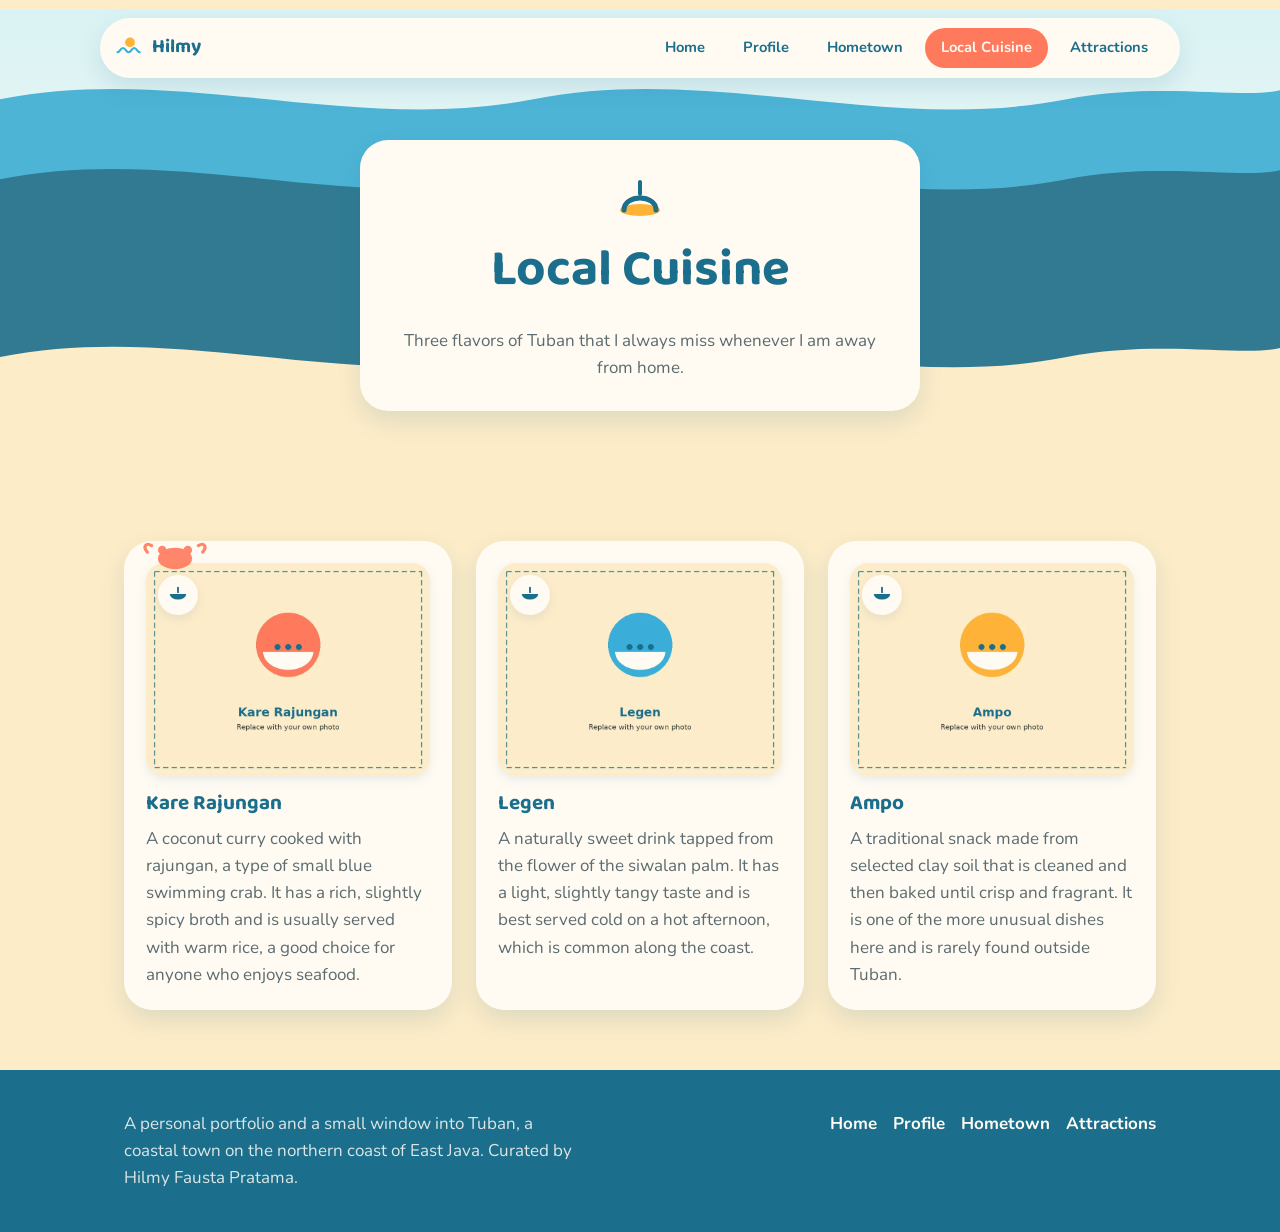
==== food/index.html @ 889ef9a5 "add files" ====
<!DOCTYPE html>
<html lang="en">
<head>
  <meta charset="UTF-8">
  <meta name="viewport" content="width=device-width, initial-scale=1.0">
  <title>Local Cuisine, Tuban</title>
  <meta name="description" content="Dishes and drinks from Tuban, including kare rajungan, legen, and ampo.">
  <link rel="stylesheet" href="../assets/css/style.css">
</head>
<body>

  <header class="site-header">
    <nav class="nav-bar">
      <a class="logo" href="../index.html">
        <svg viewBox="0 0 40 40" fill="none">
          <path d="M2 26c4 0 4 -6 8 -6s4 6 8 6 4 -6 8 -6 4 6 8 6" stroke="#3AAED8" stroke-width="3" stroke-linecap="round"/>
          <circle cx="20" cy="12" r="7" fill="#FFB238"/>
        </svg>
        Hilmy
      </a>
      <button class="nav-toggle" aria-label="Open menu" aria-expanded="false">
        <span></span><span></span><span></span>
      </button>
      <ul class="nav-links">
        <li><a href="../index.html">Home</a></li>
        <li><a href="../profile/index.html">Profile</a></li>
        <li><a href="../hometown/index.html">Hometown</a></li>
        <li><a href="index.html" aria-current="page">Local Cuisine</a></li>
        <li><a href="../tourist/index.html">Attractions</a></li>
      </ul>
    </nav>
  </header>

  <main>
    <section class="page-header">
      <div class="hero-scene">
        <svg viewBox="0 0 1440 900" preserveAspectRatio="xMidYMax slice" xmlns="http://www.w3.org/2000/svg">
          <defs>
            <linearGradient id="skyGrad" x1="0" y1="0" x2="0" y2="1">
              <stop offset="0%" stop-color="#BDEBF5"/>
              <stop offset="100%" stop-color="#EAF9FB"/>
            </linearGradient>
          </defs>
          <rect x="0" y="0" width="1440" height="640" fill="url(#skyGrad)"/>
          <circle cx="1180" cy="150" r="60" fill="#FFB238"/>
          <g fill="#FFFFFF">
            <ellipse cx="260" cy="140" rx="70" ry="30"/>
            <ellipse cx="900" cy="200" rx="60" ry="26"/>
          </g>
          <path d="M0,470 C 200,430 400,510 600,470 C 800,430 1000,510 1200,470 C 1300,450 1400,470 1440,460 L1440,900 L0,900 Z" fill="#3AAED8"/>
          <path d="M0,560 C 200,520 400,600 600,560 C 800,520 1000,600 1200,560 C 1300,540 1400,560 1440,550 L1440,900 L0,900 Z" fill="#1B6E8C"/>
          <path d="M0,760 C 200,720 400,800 600,760 C 800,720 1000,800 1200,760 C 1300,740 1400,760 1440,750 L1440,900 L0,900 Z" fill="#FDECC8"/>
        </svg>
      </div>
      <div class="wrap">
        <div class="header-card">
          <svg class="icon-badge" viewBox="0 0 56 56" fill="none">
            <ellipse cx="28" cy="40" rx="20" ry="6" fill="#FFB238"/>
            <path d="M12 40 C 12 24 44 24 44 40" stroke="#1B6E8C" stroke-width="5" fill="none" stroke-linecap="round"/>
            <line x1="28" y1="24" x2="28" y2="12" stroke="#1B6E8C" stroke-width="4" stroke-linecap="round"/>
          </svg>
          <h1>Local Cuisine</h1>
          <p>Three flavors of Tuban that I always miss whenever I am away from home.</p>
        </div>
      </div>
    </section>

    <section class="content">
      <div class="wrap">
        <svg class="decor" viewBox="0 0 60 40" style="width:64px; top:-6px; left:4%;">
          <ellipse cx="30" cy="22" rx="16" ry="10" fill="#FF7A5C"/>
          <circle cx="18" cy="14" r="4" fill="#FF7A5C"/>
          <circle cx="42" cy="14" r="4" fill="#FF7A5C"/>
          <path d="M8 10 C2 6 0 12 4 16" stroke="#FF7A5C" stroke-width="3" fill="none" stroke-linecap="round"/>
          <path d="M52 10 C58 6 60 12 56 16" stroke="#FF7A5C" stroke-width="3" fill="none" stroke-linecap="round"/>
        </svg>
        <div class="card-grid">
          <div class="card">
            <div class="photo-frame">
              <picture>
                <source srcset="../assets/img/food-kare-rajungan.webp" type="image/webp">
                <img src="../assets/img/food-kare-rajungan.png" alt="Placeholder for a photo of kare rajungan" loading="lazy">
              </picture>
              <span class="icon-badge-overlay">
                <svg viewBox="0 0 24 24" fill="none">
                  <path d="M3 11 a9 6 0 0 0 18 0 Z" fill="#1B6E8C"/>
                  <line x1="12" y1="4" x2="12" y2="9" stroke="#1B6E8C" stroke-width="2" stroke-linecap="round"/>
                </svg>
              </span>
            </div>
            <h3>Kare Rajungan</h3>
            <p>A coconut curry cooked with rajungan, a type of small blue swimming crab. It has a rich, slightly spicy broth and is usually served with warm rice, a good choice for anyone who enjoys seafood.</p>
          </div>
          <div class="card">
            <div class="photo-frame">
              <picture>
                <source srcset="../assets/img/food-legen.webp" type="image/webp">
                <img src="../assets/img/food-legen.png" alt="Placeholder for a photo of legen" loading="lazy">
              </picture>
              <span class="icon-badge-overlay">
                <svg viewBox="0 0 24 24" fill="none">
                  <path d="M3 11 a9 6 0 0 0 18 0 Z" fill="#1B6E8C"/>
                  <line x1="12" y1="4" x2="12" y2="9" stroke="#1B6E8C" stroke-width="2" stroke-linecap="round"/>
                </svg>
              </span>
            </div>
            <h3>Legen</h3>
            <p>A naturally sweet drink tapped from the flower of the siwalan palm. It has a light, slightly tangy taste and is best served cold on a hot afternoon, which is common along the coast.</p>
          </div>
          <div class="card">
            <div class="photo-frame">
              <picture>
                <source srcset="../assets/img/food-ampo.webp" type="image/webp">
                <img src="../assets/img/food-ampo.png" alt="Placeholder for a photo of ampo" loading="lazy">
              </picture>
              <span class="icon-badge-overlay">
                <svg viewBox="0 0 24 24" fill="none">
                  <path d="M3 11 a9 6 0 0 0 18 0 Z" fill="#1B6E8C"/>
                  <line x1="12" y1="4" x2="12" y2="9" stroke="#1B6E8C" stroke-width="2" stroke-linecap="round"/>
                </svg>
              </span>
            </div>
            <h3>Ampo</h3>
            <p>A traditional snack made from selected clay soil that is cleaned and then baked until crisp and fragrant. It is one of the more unusual dishes here and is rarely found outside Tuban.</p>
          </div>
        </div>
      </div>
    </section>
  </main>

  <footer class="site-footer">
    <div class="wrap">
      <p>A personal portfolio and a small window into Tuban, a coastal town on the northern coast of East Java. Curated by Hilmy Fausta Pratama.</p>
      <ul class="footer-links">
        <li><a href="../index.html">Home</a></li>
        <li><a href="../profile/index.html">Profile</a></li>
        <li><a href="../hometown/index.html">Hometown</a></li>
        <li><a href="../tourist/index.html">Attractions</a></li>
      </ul>
    </div>
  </footer>

  <script src="../assets/js/main.js"></script>
</body>
</html>
---- assets/css/style.css ----
/* ===========================================================
   Personal site - Tuban Coastal Theme
   Design system: tokens, navigation, hero, cards, and layout
   =========================================================== */

@import url('https://fonts.googleapis.com/css2?family=Baloo+2:wght@500;600;700;800&family=Nunito:wght@400;600;700;800&display=swap');

:root {
  --color-sea-deep: #1B6E8C;
  --color-sea: #3AAED8;
  --color-sky: #BDEBF5;
  --color-sand: #FDECC8;
  --color-sun: #FFB238;
  --color-coral: #FF7A5C;
  --color-leaf: #6FB98F;
  --color-cream: #FFFBF3;
  --color-ink: #2E3A3F;
  --color-ink-soft: #5B6B6F;

  --radius-lg: 28px;
  --radius-md: 18px;
  --radius-pill: 999px;

  --shadow-soft: 0 10px 24px rgba(27, 110, 140, 0.14);
  --shadow-tight: 0 4px 10px rgba(27, 110, 140, 0.10);

  --font-heading: 'Baloo 2', sans-serif;
  --font-body: 'Nunito', sans-serif;

  --max-width: 1080px;
}

* {
  box-sizing: border-box;
}

html {
  scroll-behavior: smooth;
}

body {
  margin: 0;
  background: var(--color-sand);
  color: var(--color-ink);
  font-family: var(--font-body);
  font-size: 17px;
  line-height: 1.6;
}

h1, h2, h3, h4 {
  font-family: var(--font-heading);
  margin: 0 0 0.5em 0;
  line-height: 1.2;
  color: var(--color-sea-deep);
}

h1 { font-size: clamp(2.2rem, 4vw, 3.4rem); }
h2 { font-size: clamp(1.6rem, 3vw, 2.2rem); }
h3 { font-size: 1.3rem; }

p {
  margin: 0 0 1em 0;
  color: var(--color-ink-soft);
  max-width: 62ch;
}

a {
  color: var(--color-sea-deep);
  text-decoration: none;
}

img, svg {
  max-width: 100%;
  display: block;
}

.wrap {
  max-width: var(--max-width);
  margin: 0 auto;
  padding: 0 24px;
  position: relative;
  z-index: 2;
}

/* ---------- Navigation ---------- */

.site-header {
  position: sticky;
  top: 0;
  z-index: 50;
  padding: 18px 0;
}

.nav-bar {
  max-width: var(--max-width);
  margin: 0 auto;
  padding: 10px 16px;
  display: flex;
  align-items: center;
  justify-content: space-between;
  background: var(--color-cream);
  border-radius: var(--radius-pill);
  box-shadow: var(--shadow-soft);
}

.logo {
  display: flex;
  align-items: center;
  gap: 8px;
  font-family: var(--font-heading);
  font-size: 1.2rem;
  font-weight: 700;
  color: var(--color-sea-deep);
}

.logo svg {
  width: 28px;
  height: 28px;
}

.nav-toggle {
  display: none;
  background: none;
  border: none;
  cursor: pointer;
  padding: 8px;
}

.nav-toggle span {
  display: block;
  width: 24px;
  height: 3px;
  margin: 4px 0;
  background: var(--color-sea-deep);
  border-radius: 2px;
}

.nav-links {
  display: flex;
  gap: 6px;
  list-style: none;
  margin: 0;
  padding: 0;
}

.nav-links a {
  display: block;
  padding: 8px 16px;
  border-radius: var(--radius-pill);
  font-weight: 700;
  font-size: 0.92rem;
  color: var(--color-sea-deep);
}

.nav-links a:hover {
  background: var(--color-sand);
}

.nav-links a[aria-current="page"] {
  background: var(--color-coral);
  color: var(--color-cream);
}

@media (max-width: 720px) {
  .nav-toggle { display: block; }
  .nav-links {
    position: absolute;
    top: calc(100% + 10px);
    left: 24px;
    right: 24px;
    flex-direction: column;
    background: var(--color-cream);
    border-radius: var(--radius-md);
    box-shadow: var(--shadow-soft);
    padding: 10px;
    display: none;
  }
  .nav-links.is-open { display: flex; }
  .nav-links a { text-align: center; }
}

/* ---------- Full-bleed beach hero ---------- */

.hero {
  position: relative;
  min-height: 82vh;
  display: flex;
  align-items: center;
  overflow: hidden;
  margin-top: -86px;
  padding-top: 86px;
}

.hero-scene {
  position: absolute;
  inset: 0;
  width: 100%;
  height: 100%;
  z-index: 0;
}

.hero-scene svg {
  width: 100%;
  height: 100%;
}

.hero-inner {
  position: relative;
  z-index: 2;
  max-width: 600px;
  margin: 40px 0 100px 0;
  background: var(--color-cream);
  border-radius: 32px;
  padding: 38px 42px;
  box-shadow: var(--shadow-soft);
}

.hero-inner::before {
  content: "";
  position: absolute;
  top: -18px;
  right: -18px;
  width: 56px;
  height: 56px;
  background: var(--color-sun);
  border-radius: 50%;
  box-shadow: var(--shadow-tight);
}

.hero-eyebrow {
  font-weight: 700;
  color: var(--color-coral);
  margin-bottom: 6px;
}

.hero-actions {
  display: flex;
  gap: 12px;
  margin-top: 24px;
  flex-wrap: wrap;
}

.btn {
  display: inline-block;
  padding: 13px 28px;
  border-radius: var(--radius-pill);
  font-family: var(--font-heading);
  font-weight: 600;
  font-size: 1rem;
  border: none;
  cursor: pointer;
}

.btn-primary {
  background: var(--color-coral);
  color: var(--color-cream);
  box-shadow: 0 10px 22px rgba(255, 122, 92, 0.4);
}

.btn-ghost {
  background: var(--color-sand);
  color: var(--color-sea-deep);
  border: 2px solid var(--color-sea-deep);
}

/* ---------- Inner page header (smaller hero) ---------- */

.page-header {
  position: relative;
  padding: 130px 0 70px 0;
  text-align: center;
  overflow: hidden;
  margin-top: -86px;
}

.page-header .hero-scene { opacity: 0.9; }

.header-card {
  position: relative;
  z-index: 2;
  display: inline-block;
  max-width: 560px;
  margin: 0 auto;
  background: var(--color-cream);
  border-radius: 28px;
  padding: 30px 38px;
  box-shadow: var(--shadow-soft);
}

.page-header .icon-badge {
  width: 56px;
  height: 56px;
  margin: 0 auto 14px auto;
}

.page-header p {
  margin: 0 auto;
}

/* ---------- General sections ---------- */

section.content {
  position: relative;
  padding: 60px 0;
}

.section-head {
  max-width: 640px;
  margin-bottom: 36px;
}

/* decorative sea-floor critters, purely visual */
.decor {
  position: absolute;
  opacity: 0.9;
  pointer-events: none;
  z-index: 1;
}

@media (max-width: 640px) {
  .decor { display: none; }
}

/* ---------- Cards ---------- */

.card-grid {
  position: relative;
  display: grid;
  grid-template-columns: repeat(auto-fit, minmax(240px, 1fr));
  gap: 24px;
}

.card {
  background: var(--color-cream);
  border-radius: var(--radius-lg);
  padding: 22px;
  box-shadow: var(--shadow-soft);
}

.card h3 {
  margin-bottom: 8px;
}

.card p {
  margin-bottom: 0;
}

.card .icon {
  width: 52px;
  height: 52px;
  margin-bottom: 12px;
}

/* photo frame used for placeholder / real photos */
.photo-frame {
  position: relative;
  border-radius: var(--radius-md);
  overflow: hidden;
  aspect-ratio: 4 / 3;
  margin-bottom: 16px;
  box-shadow: var(--shadow-tight);
}

.photo-frame img {
  width: 100%;
  height: 100%;
  object-fit: cover;
}

.icon-badge-overlay {
  position: absolute;
  top: 12px;
  left: 12px;
  width: 40px;
  height: 40px;
  border-radius: 50%;
  background: var(--color-cream);
  box-shadow: var(--shadow-tight);
  display: flex;
  align-items: center;
  justify-content: center;
}

.icon-badge-overlay svg {
  width: 22px;
  height: 22px;
}

/* ---------- Info / bio layout ---------- */

.info-block {
  display: grid;
  grid-template-columns: 0.9fr 1.1fr;
  gap: 40px;
  align-items: start;
}

.tag-list {
  display: flex;
  flex-wrap: wrap;
  gap: 8px;
  margin: 14px 0 0 0;
  padding: 0;
  list-style: none;
}

.tag-list li {
  background: var(--color-sun);
  color: var(--color-ink);
  padding: 6px 14px;
  border-radius: var(--radius-pill);
  font-weight: 700;
  font-size: 0.9rem;
}

.fact-list {
  list-style: none;
  margin: 0;
  padding: 0;
}

.fact-list li {
  padding: 10px 0;
  border-bottom: 1px solid rgba(27, 110, 140, 0.12);
  color: var(--color-ink-soft);
}

.fact-list li strong {
  color: var(--color-sea-deep);
  font-family: var(--font-heading);
  display: inline-block;
  min-width: 150px;
}

/* ---------- Experience timeline (profile page) ---------- */

.timeline {
  list-style: none;
  margin: 0;
  padding: 0;
  border-left: 3px solid var(--color-sun);
}

.timeline li {
  position: relative;
  padding: 4px 0 28px 26px;
}

.timeline li::before {
  content: "";
  position: absolute;
  left: -9px;
  top: 6px;
  width: 15px;
  height: 15px;
  border-radius: 50%;
  background: var(--color-coral);
  border: 3px solid var(--color-cream);
}

.timeline .role {
  font-family: var(--font-heading);
  color: var(--color-sea-deep);
  font-weight: 700;
  font-size: 1.05rem;
  display: block;
}

.timeline .org {
  font-weight: 700;
  color: var(--color-coral);
  display: block;
  margin-bottom: 4px;
}

.timeline p {
  margin: 4px 0 0 0;
}

/* ---------- Footer ---------- */

.site-footer {
  background: var(--color-sea-deep);
  color: var(--color-cream);
  padding: 40px 0;
}

.site-footer .wrap {
  display: flex;
  flex-wrap: wrap;
  justify-content: space-between;
  gap: 20px;
}

.site-footer p {
  color: rgba(255, 251, 243, 0.85);
  margin: 0;
  max-width: 46ch;
}

.site-footer a {
  color: var(--color-cream);
  font-weight: 700;
}

.footer-links {
  display: flex;
  gap: 16px;
  flex-wrap: wrap;
  list-style: none;
  padding: 0;
  margin: 0;
}

@media (max-width: 780px) {
  .hero-inner,
  .info-block {
    grid-template-columns: 1fr;
  }
  .hero { min-height: 74vh; }
}
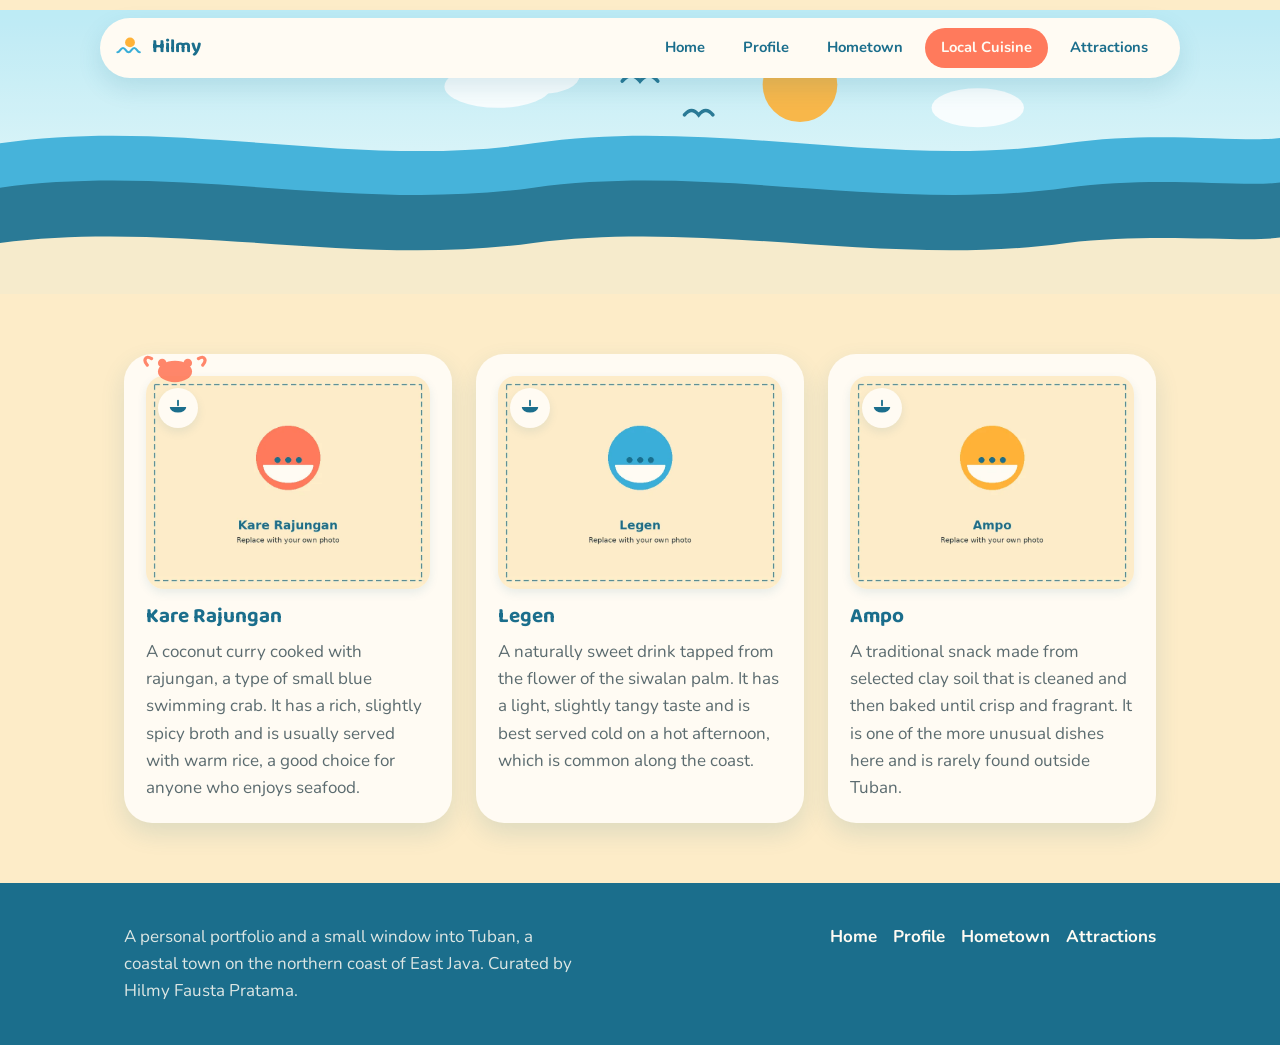
==== commit 17300859: "remove card persectionn" ====
--- a/food/index.html
+++ b/food/index.html
@@ -32,38 +32,33 @@
   </header>
 
   <main>
-    <section class="page-header">
-      <div class="hero-scene">
-        <svg viewBox="0 0 1440 900" preserveAspectRatio="xMidYMax slice" xmlns="http://www.w3.org/2000/svg">
-          <defs>
-            <linearGradient id="skyGrad" x1="0" y1="0" x2="0" y2="1">
-              <stop offset="0%" stop-color="#BDEBF5"/>
-              <stop offset="100%" stop-color="#EAF9FB"/>
-            </linearGradient>
-          </defs>
-          <rect x="0" y="0" width="1440" height="640" fill="url(#skyGrad)"/>
-          <circle cx="1180" cy="150" r="60" fill="#FFB238"/>
-          <g fill="#FFFFFF">
-            <ellipse cx="260" cy="140" rx="70" ry="30"/>
-            <ellipse cx="900" cy="200" rx="60" ry="26"/>
-          </g>
-          <path d="M0,470 C 200,430 400,510 600,470 C 800,430 1000,510 1200,470 C 1300,450 1400,470 1440,460 L1440,900 L0,900 Z" fill="#3AAED8"/>
-          <path d="M0,560 C 200,520 400,600 600,560 C 800,520 1000,600 1200,560 C 1300,540 1400,560 1440,550 L1440,900 L0,900 Z" fill="#1B6E8C"/>
-          <path d="M0,760 C 200,720 400,800 600,760 C 800,720 1000,800 1200,760 C 1300,740 1400,760 1440,750 L1440,900 L0,900 Z" fill="#FDECC8"/>
-        </svg>
-      </div>
-      <div class="wrap">
-        <div class="header-card">
-          <svg class="icon-badge" viewBox="0 0 56 56" fill="none">
-            <ellipse cx="28" cy="40" rx="20" ry="6" fill="#FFB238"/>
-            <path d="M12 40 C 12 24 44 24 44 40" stroke="#1B6E8C" stroke-width="5" fill="none" stroke-linecap="round"/>
-            <line x1="28" y1="24" x2="28" y2="12" stroke="#1B6E8C" stroke-width="4" stroke-linecap="round"/>
-          </svg>
-          <h1>Local Cuisine</h1>
-          <p>Three flavors of Tuban that I always miss whenever I am away from home.</p>
-        </div>
-      </div>
-    </section>
+  <section class="page-header">
+    <h1 class="sr-only">Profile</h1>
+    <div class="hero-scene">
+      <svg viewBox="0 0 1440 320" preserveAspectRatio="xMidYMax slice" xmlns="http://www.w3.org/2000/svg">
+        <defs>
+          <linearGradient id="skyGrad" x1="0" y1="0" x2="0" y2="1">
+            <stop offset="0%" stop-color="#BDEBF5"/>
+            <stop offset="100%" stop-color="#EAF9FB"/>
+          </linearGradient>
+        </defs>
+        <rect x="0" y="0" width="1440" height="240" fill="url(#skyGrad)"/>
+        <circle cx="900" cy="84" r="42" fill="#FFB238"/>
+        <g stroke="#1B6E8C" stroke-width="4" fill="none" stroke-linecap="round">
+          <path d="M700,80 q10,-12 20,0 q10,-12 20,0"/>
+          <path d="M770,118 q8,-10 16,0 q8,-10 16,0"/>
+        </g>
+        <g fill="#FFFFFF">
+          <ellipse cx="560" cy="86" rx="60" ry="24"/>
+          <ellipse cx="612" cy="74" rx="40" ry="20"/>
+          <ellipse cx="1100" cy="110" rx="52" ry="22"/>
+        </g>
+        <path d="M0,150 C 200,120 400,180 600,150 C 800,120 1000,180 1200,150 C 1300,135 1400,150 1440,144 L1440,320 L0,320 Z" fill="#3AAED8"/>
+        <path d="M0,200 C 200,172 400,228 600,200 C 800,172 1000,228 1200,200 C 1300,186 1400,200 1440,194 L1440,320 L0,320 Z" fill="#1B6E8C"/>
+        <path d="M0,262 C 200,236 400,290 600,262 C 800,236 1000,290 1200,262 C 1300,250 1400,262 1440,256 L1440,320 L0,320 Z" fill="#FDECC8"/>
+      </svg>
+    </div>
+  </section>
 
     <section class="content">
       <div class="wrap">
--- a/assets/css/style.css
+++ b/assets/css/style.css
@@ -183,12 +183,14 @@
 
 .hero {
   position: relative;
-  min-height: 82vh;
+  min-height: 400px;
+  aspect-ratio: 16 / 10;
   display: flex;
   align-items: center;
   overflow: hidden;
   margin-top: -86px;
   padding-top: 86px;
+  background: #BDEBF5;
 }
 
 .hero-scene {
@@ -215,7 +217,7 @@
   box-shadow: var(--shadow-soft);
 }
 
-.hero-inner::before {
+/* .hero-inner::before {
   content: "";
   position: absolute;
   top: -18px;
@@ -225,7 +227,7 @@
   background: var(--color-sun);
   border-radius: 50%;
   box-shadow: var(--shadow-tight);
-}
+} */
 
 .hero-eyebrow {
   font-weight: 700;
@@ -267,10 +269,20 @@
 
 .page-header {
   position: relative;
-  padding: 130px 0 70px 0;
-  text-align: center;
+  margin-top: -86px;
+  min-height: 260px;
+  aspect-ratio: 1440 / 320;
   overflow: hidden;
-  margin-top: -86px;
+  background: #BDEBF5;
+}
+
+.sr-only {
+  position: absolute;
+  width: 1px;
+  height: 1px;
+  overflow: hidden;
+  clip: rect(0, 0, 0, 0);
+  white-space: nowrap;
 }
 
 .page-header .hero-scene { opacity: 0.9; }
@@ -343,6 +355,34 @@
 
 .card p {
   margin-bottom: 0;
+}
+
+.card-link {
+  display: block;
+  color: inherit;
+  transition: transform 0.15s ease, box-shadow 0.15s ease;
+}
+
+.card-link:hover,
+.card-link:focus-visible {
+  transform: translateY(-6px);
+  box-shadow: 0 16px 30px rgba(27, 110, 140, 0.22);
+}
+
+.card-link:focus-visible {
+  outline: 3px solid var(--color-coral);
+  outline-offset: 3px;
+}
+
+.card-more {
+  display: inline-block;
+  margin-top: 14px;
+  font-weight: 800;
+  color: var(--color-sea-deep);
+}
+
+.card-link:hover .card-more {
+  color: var(--color-coral);
 }
 
 .card .icon {
@@ -519,3 +559,28 @@
   }
   .hero { min-height: 74vh; }
 }
+
+@media (max-width: 720px) {
+  .hero {
+    aspect-ratio: auto;
+    min-height: 0;
+    flex-direction: column-reverse;
+    align-items: stretch;
+    background: #BDEBF5;
+  }
+
+  .hero .hero-scene {
+    position: relative;
+    inset: auto;
+    height: 300px;
+    flex-shrink: 0;
+  }
+
+  .hero-inner {
+    margin: 20px 0 24px 0;
+  }
+
+  .hero-inner::before {
+    right: 8px;
+  }
+}
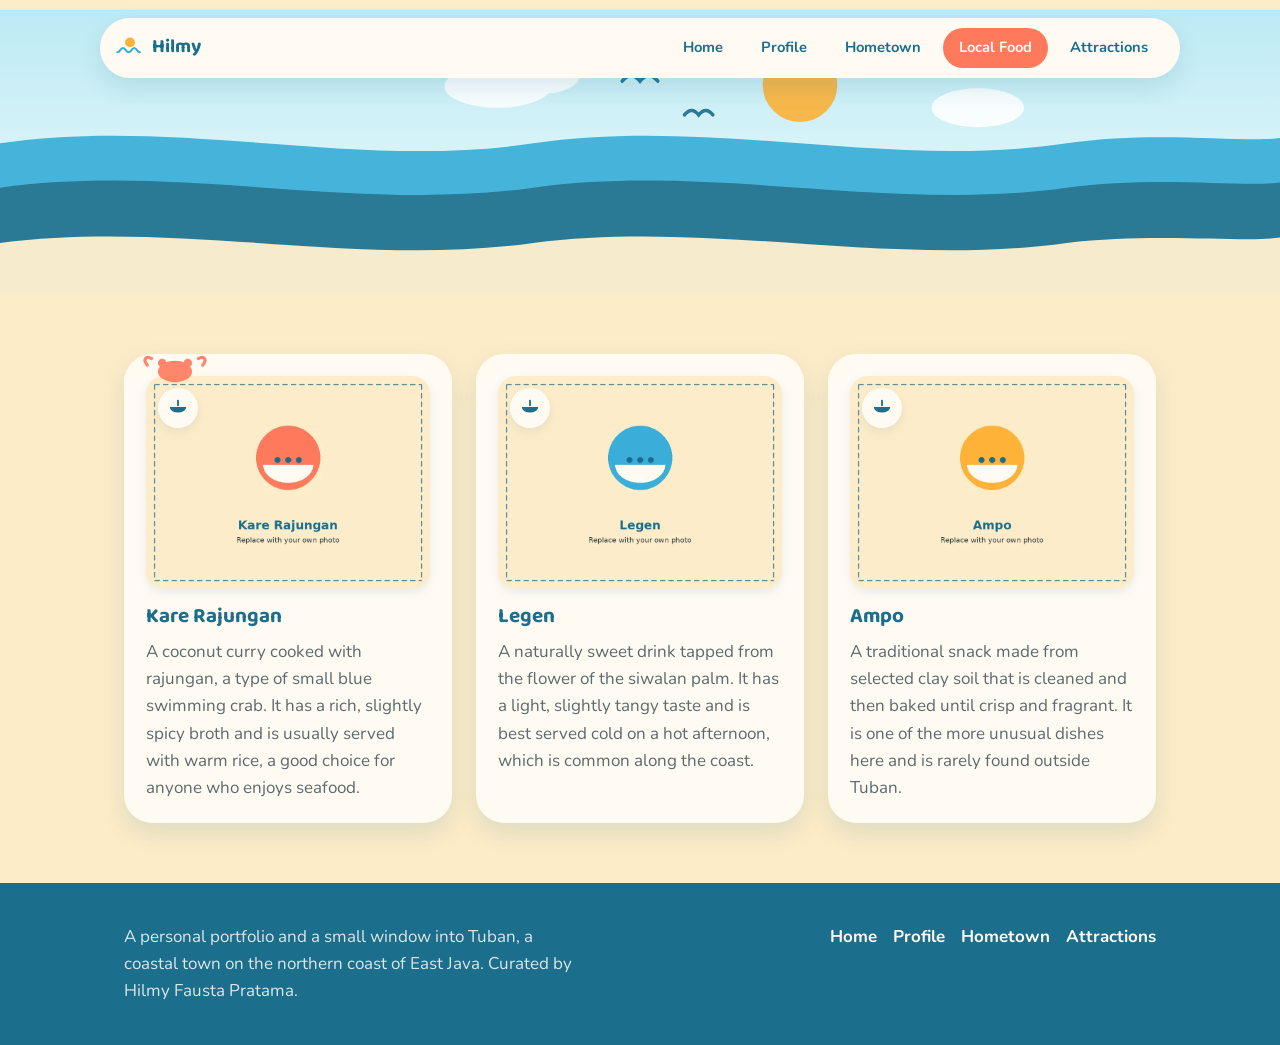
==== commit 98e6bfb6: "add text" ====
--- a/food/index.html
+++ b/food/index.html
@@ -3,7 +3,7 @@
 <head>
   <meta charset="UTF-8">
   <meta name="viewport" content="width=device-width, initial-scale=1.0">
-  <title>Local Cuisine, Tuban</title>
+  <title>Local Food, Tuban</title>
   <meta name="description" content="Dishes and drinks from Tuban, including kare rajungan, legen, and ampo.">
   <link rel="stylesheet" href="../assets/css/style.css">
 </head>
@@ -25,7 +25,7 @@
         <li><a href="../index.html">Home</a></li>
         <li><a href="../profile/index.html">Profile</a></li>
         <li><a href="../hometown/index.html">Hometown</a></li>
-        <li><a href="index.html" aria-current="page">Local Cuisine</a></li>
+        <li><a href="index.html" aria-current="page">Local Food</a></li>
         <li><a href="../tourist/index.html">Attractions</a></li>
       </ul>
     </nav>
